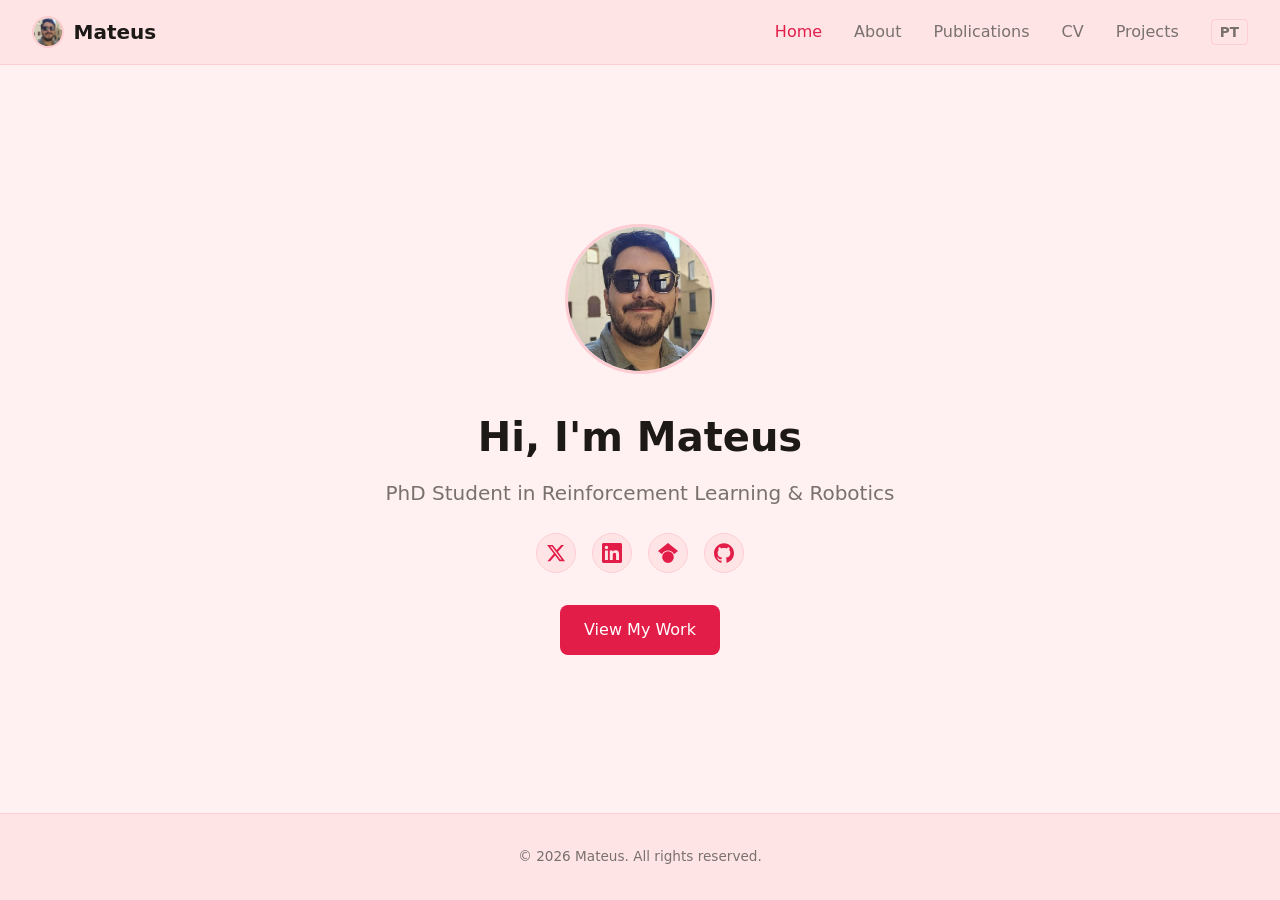
==== en/index.html @ 045c07b4 "Initial portfolio site: bilingual, CV, projects, publications" ====
<!DOCTYPE html>
<html lang="en">
<head>
  <meta charset="UTF-8">
  <meta name="viewport" content="width=device-width, initial-scale=1.0">
  <title>Mateus — Portfolio</title>
  <link rel="stylesheet" href="../css/style.css">
</head>
<body>
  <nav class="nav">
    <a href="index.html" class="nav__logo">
      <img src="../assets/images/avatar.jpg" alt="" class="nav__avatar">
      Mateus
    </a>
    <button class="nav__toggle" aria-label="Toggle navigation" aria-expanded="false">
      <span class="nav__toggle-bar"></span>
      <span class="nav__toggle-bar"></span>
      <span class="nav__toggle-bar"></span>
    </button>
    <ul class="nav__links">
      <li><a href="index.html" class="active">Home</a></li>
      <li><a href="pages/about.html">About</a></li>
      <li><a href="pages/publications.html">Publications</a></li>
      <li><a href="pages/cv.html">CV</a></li>
      <li><a href="pages/projects.html">Projects</a></li>
      <li class="nav__lang"><a href="../pt/index.html" title="Português">PT</a></li>
    </ul>
  </nav>

  <main class="hero">
    <div class="hero__content">
      <img src="../assets/images/avatar.jpg" alt="Profile photo" class="hero__photo">
      <h1>Hi, I'm Mateus</h1>
      <p class="hero__tagline">PhD Student in Reinforcement Learning &amp; Robotics</p>
      <div class="hero__socials">
        <a href="https://x.com/MateusGM" target="_blank" rel="noopener" aria-label="X (Twitter)">
          <svg viewBox="0 0 24 24" width="20" height="20" fill="currentColor"><path d="M18.244 2.25h3.308l-7.227 8.26 8.502 11.24H16.17l-5.214-6.817L4.99 21.75H1.68l7.73-8.835L1.254 2.25H8.08l4.713 6.231zm-1.161 17.52h1.833L7.084 4.126H5.117z"/></svg>
        </a>
        <a href="https://www.linkedin.com/in/mateusgmachado/" target="_blank" rel="noopener" aria-label="LinkedIn">
          <svg viewBox="0 0 24 24" width="20" height="20" fill="currentColor"><path d="M20.447 20.452h-3.554v-5.569c0-1.328-.027-3.037-1.852-3.037-1.853 0-2.136 1.445-2.136 2.939v5.667H9.351V9h3.414v1.561h.046c.477-.9 1.637-1.85 3.37-1.85 3.601 0 4.267 2.37 4.267 5.455v6.286zM5.337 7.433a2.062 2.062 0 01-2.063-2.065 2.064 2.064 0 112.063 2.065zm1.782 13.019H3.555V9h3.564v11.452zM22.225 0H1.771C.792 0 0 .774 0 1.729v20.542C0 23.227.792 24 1.771 24h20.451C23.2 24 24 23.227 24 22.271V1.729C24 .774 23.2 0 22.222 0h.003z"/></svg>
        </a>
        <a href="https://scholar.google.com.br/citations?user=6LQ3XhQAAAAJ&hl=pt-BR" target="_blank" rel="noopener" aria-label="Google Scholar">
          <svg viewBox="0 0 24 24" width="20" height="20" fill="currentColor"><path d="M12 24a7 7 0 110-14 7 7 0 010 14zm0-24L0 9.5l4.838 3.94A8 8 0 0112 9a8 8 0 017.162 4.44L24 9.5 12 0z"/></svg>
        </a>
        <a href="https://github.com/goncamateus" target="_blank" rel="noopener" aria-label="GitHub">
          <svg viewBox="0 0 24 24" width="20" height="20" fill="currentColor"><path d="M12 .297c-6.63 0-12 5.373-12 12 0 5.303 3.438 9.8 8.205 11.385.6.113.82-.258.82-.577 0-.285-.01-1.04-.015-2.04-3.338.724-4.042-1.61-4.042-1.61C4.422 18.07 3.633 17.7 3.633 17.7c-1.087-.744.084-.729.084-.729 1.205.084 1.838 1.236 1.838 1.236 1.07 1.835 2.809 1.305 3.495.998.108-.776.417-1.305.76-1.605-2.665-.3-5.466-1.332-5.466-5.93 0-1.31.465-2.38 1.235-3.22-.135-.303-.54-1.523.105-3.176 0 0 1.005-.322 3.3 1.23.96-.267 1.98-.399 3-.405 1.02.006 2.04.138 3 .405 2.28-1.552 3.285-1.23 3.285-1.23.645 1.653.24 2.873.12 3.176.765.84 1.23 1.91 1.23 3.22 0 4.61-2.805 5.625-5.475 5.92.42.36.81 1.096.81 2.22 0 1.606-.015 2.896-.015 3.286 0 .315.21.69.825.57C20.565 22.092 24 17.592 24 12.297c0-6.627-5.373-12-12-12"/></svg>
        </a>
      </div>
      <a href="pages/publications.html" class="btn">View My Work</a>
    </div>
  </main>

  <footer class="footer">
    <p>&copy; 2026 Mateus. All rights reserved.</p>
  </footer>

  <script src="../js/main.js"></script>
</body>
</html>
---- css/style.css ----
:root {
  --bg: #fff1f2;
  --bg-secondary: #ffe4e6;
  --text: #1c1917;
  --text-secondary: #78716c;
  --accent: #e11d48;
  --accent-hover: #be123c;
  --border: #fecdd3;
  --shadow: rgba(225, 29, 72, 0.1);
}

@media (prefers-color-scheme: dark) {
  :root {
    --bg: #1c1917;
    --bg-secondary: #292524;
    --text: #fafaf9;
    --text-secondary: #a8a29e;
    --accent: #f43f5e;
    --accent-hover: #e11d48;
    --border: #44403c;
    --shadow: rgba(244, 63, 94, 0.2);
  }
}

* {
  margin: 0;
  padding: 0;
  box-sizing: border-box;
}

body {
  font-family: system-ui, -apple-system, sans-serif;
  background: var(--bg);
  color: var(--text);
  line-height: 1.6;
  min-height: 100vh;
  display: flex;
  flex-direction: column;
}

/* Nav */
.nav {
  display: flex;
  align-items: center;
  justify-content: space-between;
  padding: 1rem 2rem;
  background: var(--bg-secondary);
  border-bottom: 1px solid var(--border);
  position: relative;
}

.nav__logo {
  display: flex;
  align-items: center;
  gap: 0.6rem;
  font-size: 1.25rem;
  font-weight: 700;
  color: var(--text);
  text-decoration: none;
}

.nav__avatar {
  width: 32px;
  height: 32px;
  border-radius: 50%;
  object-fit: cover;
  border: 2px solid var(--border);
}

.nav__links {
  display: flex;
  gap: 2rem;
  list-style: none;
}

.nav__links a {
  color: var(--text-secondary);
  text-decoration: none;
  font-weight: 500;
  transition: color 0.2s;
}

.nav__links a:hover,
.nav__links a.active {
  color: var(--accent);
}

.nav__lang a {
  color: var(--text-secondary);
  font-weight: 700;
  border: 1px solid var(--border);
  border-radius: 0.25rem;
  padding: 0.25rem 0.5rem;
  font-size: 0.85rem;
}

.nav__lang a:hover {
  border-color: var(--accent);
  color: var(--accent);
}

.nav__toggle {
  display: none;
  flex-direction: column;
  gap: 4px;
  background: none;
  border: none;
  cursor: pointer;
  padding: 0.5rem;
}

.nav__toggle-bar {
  width: 24px;
  height: 2px;
  background: var(--text);
  transition: 0.3s;
}

/* Main */
main {
  flex: 1;
  padding: 4rem 2rem;
}

/* Hero */
.hero {
  display: flex;
  align-items: center;
  justify-content: center;
  text-align: center;
}

.hero__content {
  max-width: 600px;
}

.hero__photo {
  width: 150px;
  height: 150px;
  border-radius: 50%;
  object-fit: cover;
  margin-bottom: 1.5rem;
  border: 3px solid var(--border);
}

.hero h1 {
  font-size: 2.5rem;
  margin-bottom: 0.5rem;
}

.hero__tagline {
  font-size: 1.25rem;
  color: var(--text-secondary);
  margin-bottom: 1.5rem;
}

.hero__socials {
  display: flex;
  gap: 1rem;
  justify-content: center;
  margin-bottom: 2rem;
}

.hero__socials a {
  display: flex;
  align-items: center;
  justify-content: center;
  width: 40px;
  height: 40px;
  border-radius: 50%;
  background: var(--bg-secondary);
  border: 1px solid var(--border);
  color: var(--accent);
  transition: color 0.2s, border-color 0.2s, background 0.2s;
}

.hero__socials a:hover {
  color: var(--accent-hover);
  border-color: var(--accent-hover);
  background: var(--bg);
}

/* Buttons */
.btn {
  display: inline-block;
  padding: 0.75rem 1.5rem;
  background: var(--accent);
  color: #fff;
  text-decoration: none;
  border-radius: 0.5rem;
  font-weight: 500;
  transition: background 0.2s;
}

.btn:hover {
  background: var(--accent-hover);
}

/* Project Grid */
.project-grid {
  display: grid;
  grid-template-columns: repeat(auto-fit, minmax(280px, 1fr));
  gap: 2rem;
  max-width: 1000px;
  margin: 0 auto;
}

.project-card {
  background: var(--bg-secondary);
  border: 1px solid var(--border);
  border-radius: 0.5rem;
  overflow: hidden;
  transition: box-shadow 0.2s;
}

.project-card:hover {
  box-shadow: 0 4px 12px var(--shadow);
}

.project-card img {
  width: 100%;
  height: 160px;
  object-fit: cover;
}

.project-card__content {
  padding: 1.5rem;
}

.project-card h3 {
  margin-bottom: 0.5rem;
}

.project-card p {
  color: var(--text-secondary);
  font-size: 0.9rem;
  margin-bottom: 1rem;
}

.project-card .btn {
  font-size: 0.85rem;
  padding: 0.5rem 1rem;
}

/* About */
.about {
  max-width: 700px;
  margin: 0 auto;
}

.about__photo {
  width: 200px;
  height: 200px;
  border-radius: 50%;
  object-fit: cover;
  margin-bottom: 2rem;
  border: 3px solid var(--border);
}

.about h1 {
  font-size: 2rem;
  margin-bottom: 1.5rem;
}

.about h2 {
  font-size: 1.35rem;
  margin-top: 2rem;
  margin-bottom: 0.75rem;
  color: var(--text);
}

.about p {
  margin-bottom: 1rem;
  color: var(--text-secondary);
}

.about a {
  color: var(--accent);
  text-decoration: none;
}

.about a:hover {
  text-decoration: underline;
}

.contact-list {
  list-style: none;
  padding: 0;
  display: flex;
  flex-direction: column;
  gap: 0.75rem;
}

.contact-list li {
  display: flex;
  align-items: center;
  gap: 0.75rem;
  color: var(--text-secondary);
}

.contact-list svg {
  color: var(--accent);
  flex-shrink: 0;
}

/* Page title */
.page-title {
  font-size: 2rem;
  margin-bottom: 2rem;
  text-align: center;
}

/* Publication list */
.pub-list {
  max-width: 800px;
  margin: 0 auto;
  display: flex;
  flex-direction: column;
  gap: 2rem;
}

.pub-card {
  display: flex;
  gap: 1.5rem;
  background: var(--bg-secondary);
  border: 1px solid var(--border);
  border-radius: 0.5rem;
  overflow: hidden;
  transition: box-shadow 0.2s;
}

.pub-card:hover {
  box-shadow: 0 4px 12px var(--shadow);
}

.pub-card__img {
  width: 160px;
  min-height: 100%;
  object-fit: cover;
  flex-shrink: 0;
}

.pub-card__content {
  padding: 1.5rem;
  flex: 1;
}

.pub-card__content h3 {
  margin-bottom: 0.25rem;
}

.pub-card__venue {
  font-size: 0.85rem;
  color: var(--accent);
  font-weight: 500;
  margin-bottom: 0.75rem;
}

.pub-card__content p {
  color: var(--text-secondary);
  font-size: 0.9rem;
  margin-bottom: 1rem;
  line-height: 1.5;
}

.btn--sm {
  font-size: 0.85rem;
  padding: 0.5rem 1rem;
}

/* Mobile pub cards */
@media (max-width: 768px) {
  .pub-card {
    flex-direction: column;
  }

  .pub-card__img {
    width: 100%;
    height: 160px;
  }
}

/* Footer */
.footer {
  text-align: center;
  padding: 2rem;
  background: var(--bg-secondary);
  border-top: 1px solid var(--border);
  color: var(--text-secondary);
  font-size: 0.85rem;
}

/* Mobile */
@media (max-width: 768px) {
  .nav__toggle {
    display: flex;
  }

  .nav__links {
    display: none;
    flex-direction: column;
    position: absolute;
    top: 100%;
    left: 0;
    right: 0;
    background: var(--bg-secondary);
    padding: 1rem 2rem;
    gap: 1rem;
    border-bottom: 1px solid var(--border);
  }

  .nav__links.active {
    display: flex;
  }

  .hero h1 {
    font-size: 1.75rem;
  }
}

/* CV Page */
.cv {
  max-width: 700px;
  margin: 0 auto;
}

.cv h1 {
  font-size: 2rem;
  margin-bottom: 1.5rem;
}

.cv__download {
  margin-bottom: 2rem;
}

.btn--download {
  display: inline-flex;
  align-items: center;
  gap: 0.5rem;
}

.cv__section {
  margin-bottom: 2.5rem;
}

.cv__section h2 {
  font-size: 1.35rem;
  margin-bottom: 1rem;
  color: var(--text);
  border-bottom: 1px solid var(--border);
  padding-bottom: 0.5rem;
}

.cv__item {
  margin-bottom: 1.5rem;
}

.cv__item h3 {
  font-size: 1.15rem;
  margin-bottom: 0.25rem;
  color: var(--accent);
  font-weight: 700;
}

.cv__meta {
  font-size: 0.9rem;
  color: var(--text-secondary);
  margin-bottom: 0.5rem;
}

.cv__item ul {
  list-style: disc;
  padding-left: 1.25rem;
  color: var(--text-secondary);
}

.cv__item ul li {
  margin-bottom: 0.35rem;
}

.cv__skills p {
  margin-bottom: 0.75rem;
  color: var(--text-secondary);
}

.cv__section > ul {
  list-style: disc;
  padding-left: 1.25rem;
  color: var(--text-secondary);
}

.cv__section > ul li {
  margin-bottom: 0.5rem;
}
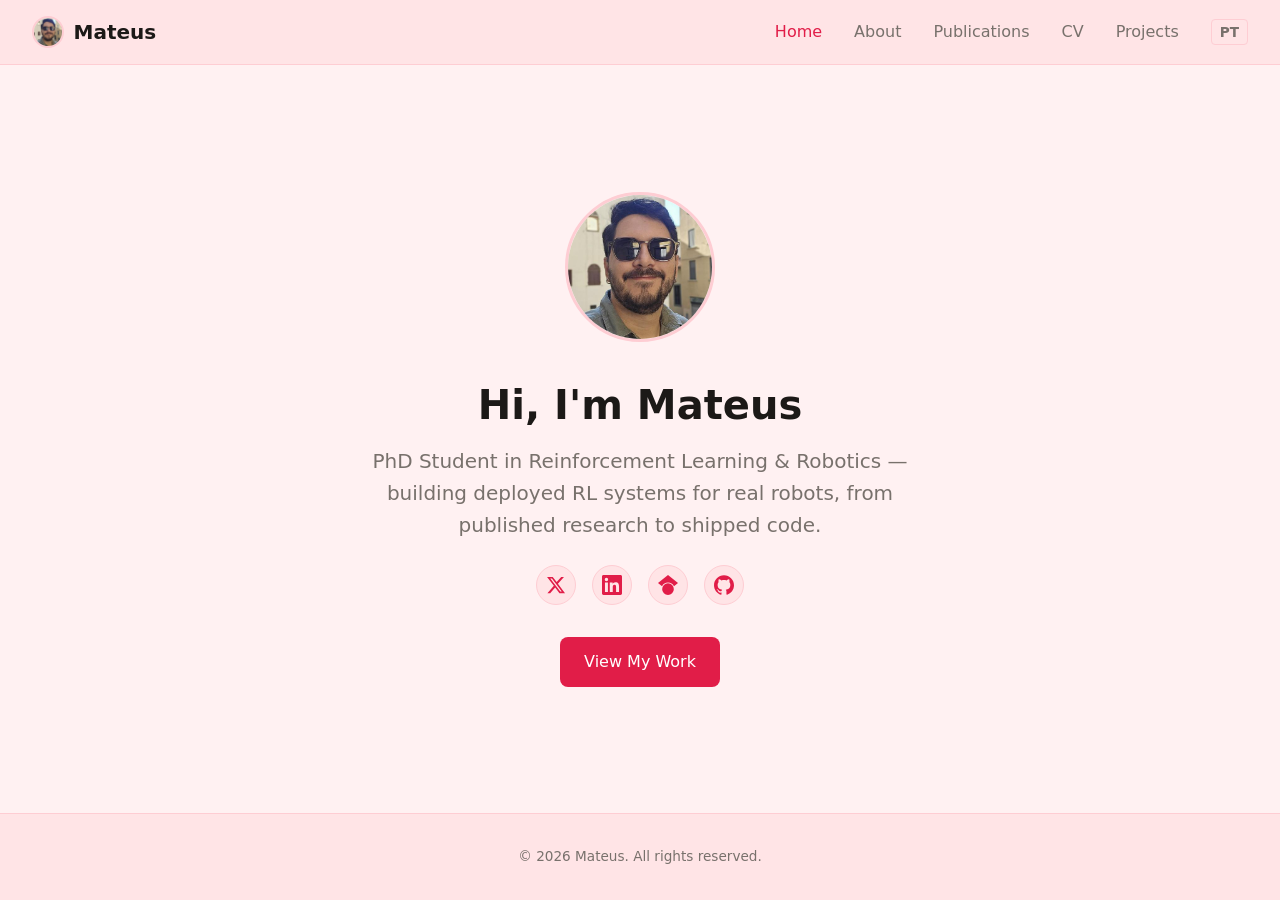
==== commit 53c41deb: "feat(agents): Add documentation for agent skills, issue tracking, and triage labels; update personal" ====
--- a/en/index.html
+++ b/en/index.html
@@ -31,7 +31,7 @@
     <div class="hero__content">
       <img src="../assets/images/avatar.jpg" alt="Profile photo" class="hero__photo">
       <h1>Hi, I'm Mateus</h1>
-      <p class="hero__tagline">PhD Student in Reinforcement Learning &amp; Robotics</p>
+      <p class="hero__tagline">PhD Student in Reinforcement Learning &amp; Robotics — building deployed RL systems for real robots, from published research to shipped code.</p>
       <div class="hero__socials">
         <a href="https://x.com/MateusGM" target="_blank" rel="noopener" aria-label="X (Twitter)">
           <svg viewBox="0 0 24 24" width="20" height="20" fill="currentColor"><path d="M18.244 2.25h3.308l-7.227 8.26 8.502 11.24H16.17l-5.214-6.817L4.99 21.75H1.68l7.73-8.835L1.254 2.25H8.08l4.713 6.231zm-1.161 17.52h1.833L7.084 4.126H5.117z"/></svg>
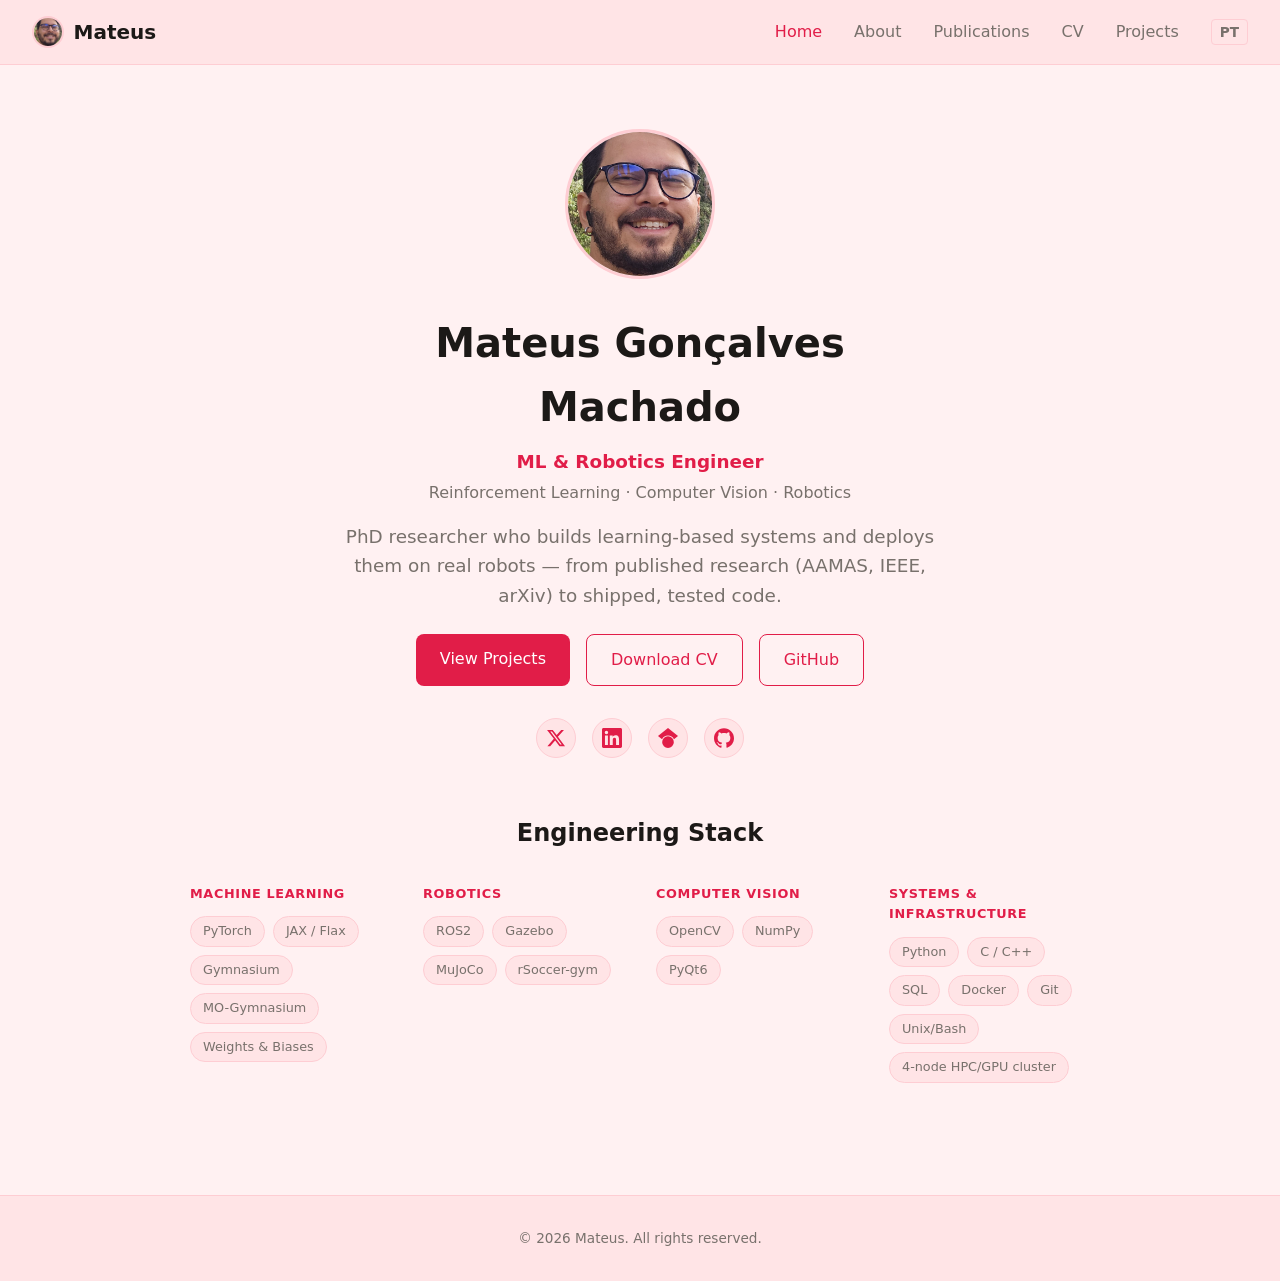
==== commit e353f3d8: "feat(portfolio): Update portfolio layout and content; add flagship projects section" ====
--- a/en/index.html
+++ b/en/index.html
@@ -27,27 +27,80 @@
     </ul>
   </nav>
 
-  <main class="hero">
-    <div class="hero__content">
-      <img src="../assets/images/avatar.jpg" alt="Profile photo" class="hero__photo">
-      <h1>Hi, I'm Mateus</h1>
-      <p class="hero__tagline">PhD Student in Reinforcement Learning &amp; Robotics — building deployed RL systems for real robots, from published research to shipped code.</p>
-      <div class="hero__socials">
-        <a href="https://x.com/MateusGM" target="_blank" rel="noopener" aria-label="X (Twitter)">
-          <svg viewBox="0 0 24 24" width="20" height="20" fill="currentColor"><path d="M18.244 2.25h3.308l-7.227 8.26 8.502 11.24H16.17l-5.214-6.817L4.99 21.75H1.68l7.73-8.835L1.254 2.25H8.08l4.713 6.231zm-1.161 17.52h1.833L7.084 4.126H5.117z"/></svg>
-        </a>
-        <a href="https://www.linkedin.com/in/mateusgmachado/" target="_blank" rel="noopener" aria-label="LinkedIn">
-          <svg viewBox="0 0 24 24" width="20" height="20" fill="currentColor"><path d="M20.447 20.452h-3.554v-5.569c0-1.328-.027-3.037-1.852-3.037-1.853 0-2.136 1.445-2.136 2.939v5.667H9.351V9h3.414v1.561h.046c.477-.9 1.637-1.85 3.37-1.85 3.601 0 4.267 2.37 4.267 5.455v6.286zM5.337 7.433a2.062 2.062 0 01-2.063-2.065 2.064 2.064 0 112.063 2.065zm1.782 13.019H3.555V9h3.564v11.452zM22.225 0H1.771C.792 0 0 .774 0 1.729v20.542C0 23.227.792 24 1.771 24h20.451C23.2 24 24 23.227 24 22.271V1.729C24 .774 23.2 0 22.222 0h.003z"/></svg>
-        </a>
-        <a href="https://scholar.google.com.br/citations?user=6LQ3XhQAAAAJ&hl=pt-BR" target="_blank" rel="noopener" aria-label="Google Scholar">
-          <svg viewBox="0 0 24 24" width="20" height="20" fill="currentColor"><path d="M12 24a7 7 0 110-14 7 7 0 010 14zm0-24L0 9.5l4.838 3.94A8 8 0 0112 9a8 8 0 017.162 4.44L24 9.5 12 0z"/></svg>
-        </a>
-        <a href="https://github.com/goncamateus" target="_blank" rel="noopener" aria-label="GitHub">
-          <svg viewBox="0 0 24 24" width="20" height="20" fill="currentColor"><path d="M12 .297c-6.63 0-12 5.373-12 12 0 5.303 3.438 9.8 8.205 11.385.6.113.82-.258.82-.577 0-.285-.01-1.04-.015-2.04-3.338.724-4.042-1.61-4.042-1.61C4.422 18.07 3.633 17.7 3.633 17.7c-1.087-.744.084-.729.084-.729 1.205.084 1.838 1.236 1.838 1.236 1.07 1.835 2.809 1.305 3.495.998.108-.776.417-1.305.76-1.605-2.665-.3-5.466-1.332-5.466-5.93 0-1.31.465-2.38 1.235-3.22-.135-.303-.54-1.523.105-3.176 0 0 1.005-.322 3.3 1.23.96-.267 1.98-.399 3-.405 1.02.006 2.04.138 3 .405 2.28-1.552 3.285-1.23 3.285-1.23.645 1.653.24 2.873.12 3.176.765.84 1.23 1.91 1.23 3.22 0 4.61-2.805 5.625-5.475 5.92.42.36.81 1.096.81 2.22 0 1.606-.015 2.896-.015 3.286 0 .315.21.69.825.57C20.565 22.092 24 17.592 24 12.297c0-6.627-5.373-12-12-12"/></svg>
-        </a>
+  <main>
+    <section class="hero">
+      <div class="hero__content">
+        <img src="../assets/images/avatar.jpg" alt="Profile photo" class="hero__photo">
+        <h1>Mateus Gonçalves Machado</h1>
+        <p class="hero__role">ML &amp; Robotics Engineer</p>
+        <p class="hero__skills">Reinforcement Learning · Computer Vision · Robotics</p>
+        <p class="hero__tagline">PhD researcher who builds learning-based systems and deploys them on real robots — from published research (AAMAS, IEEE, arXiv) to shipped, tested code.</p>
+        <div class="hero__cta">
+          <a href="pages/projects.html" class="btn">View Projects</a>
+          <a href="pages/cv.html" class="btn btn--outline">Download CV</a>
+          <a href="https://github.com/goncamateus" target="_blank" rel="noopener" class="btn btn--outline">GitHub</a>
+        </div>
+        <div class="hero__socials">
+          <a href="https://x.com/MateusGM" target="_blank" rel="noopener" aria-label="X (Twitter)">
+            <svg viewBox="0 0 24 24" width="20" height="20" fill="currentColor"><path d="M18.244 2.25h3.308l-7.227 8.26 8.502 11.24H16.17l-5.214-6.817L4.99 21.75H1.68l7.73-8.835L1.254 2.25H8.08l4.713 6.231zm-1.161 17.52h1.833L7.084 4.126H5.117z"/></svg>
+          </a>
+          <a href="https://www.linkedin.com/in/mateusgmachado/" target="_blank" rel="noopener" aria-label="LinkedIn">
+            <svg viewBox="0 0 24 24" width="20" height="20" fill="currentColor"><path d="M20.447 20.452h-3.554v-5.569c0-1.328-.027-3.037-1.852-3.037-1.853 0-2.136 1.445-2.136 2.939v5.667H9.351V9h3.414v1.561h.046c.477-.9 1.637-1.85 3.37-1.85 3.601 0 4.267 2.37 4.267 5.455v6.286zM5.337 7.433a2.062 2.062 0 01-2.063-2.065 2.064 2.064 0 112.063 2.065zm1.782 13.019H3.555V9h3.564v11.452zM22.225 0H1.771C.792 0 0 .774 0 1.729v20.542C0 23.227.792 24 1.771 24h20.451C23.2 24 24 23.227 24 22.271V1.729C24 .774 23.2 0 22.222 0h.003z"/></svg>
+          </a>
+          <a href="https://scholar.google.com.br/citations?user=6LQ3XhQAAAAJ&hl=pt-BR" target="_blank" rel="noopener" aria-label="Google Scholar">
+            <svg viewBox="0 0 24 24" width="20" height="20" fill="currentColor"><path d="M12 24a7 7 0 110-14 7 7 0 010 14zm0-24L0 9.5l4.838 3.94A8 8 0 0112 9a8 8 0 017.162 4.44L24 9.5 12 0z"/></svg>
+          </a>
+          <a href="https://github.com/goncamateus" target="_blank" rel="noopener" aria-label="GitHub">
+            <svg viewBox="0 0 24 24" width="20" height="20" fill="currentColor"><path d="M12 .297c-6.63 0-12 5.373-12 12 0 5.303 3.438 9.8 8.205 11.385.6.113.82-.258.82-.577 0-.285-.01-1.04-.015-2.04-3.338.724-4.042-1.61-4.042-1.61C4.422 18.07 3.633 17.7 3.633 17.7c-1.087-.744.084-.729.084-.729 1.205.084 1.838 1.236 1.838 1.236 1.07 1.835 2.809 1.305 3.495.998.108-.776.417-1.305.76-1.605-2.665-.3-5.466-1.332-5.466-5.93 0-1.31.465-2.38 1.235-3.22-.135-.303-.54-1.523.105-3.176 0 0 1.005-.322 3.3 1.23.96-.267 1.98-.399 3-.405 1.02.006 2.04.138 3 .405 2.28-1.552 3.285-1.23 3.285-1.23.645 1.653.24 2.873.12 3.176.765.84 1.23 1.91 1.23 3.22 0 4.61-2.805 5.625-5.475 5.92.42.36.81 1.096.81 2.22 0 1.606-.015 2.896-.015 3.286 0 .315.21.69.825.57C20.565 22.092 24 17.592 24 12.297c0-6.627-5.373-12-12-12"/></svg>
+          </a>
+        </div>
       </div>
-      <a href="pages/publications.html" class="btn">View My Work</a>
-    </div>
+    </section>
+
+    <section class="stack-section">
+      <h2>Engineering Stack</h2>
+      <div class="stack-grid">
+        <div class="stack-group">
+          <h3>Machine Learning</h3>
+          <div class="tag-list">
+            <span class="tag">PyTorch</span>
+            <span class="tag">JAX / Flax</span>
+            <span class="tag">Gymnasium</span>
+            <span class="tag">MO-Gymnasium</span>
+            <span class="tag">Weights &amp; Biases</span>
+          </div>
+        </div>
+        <div class="stack-group">
+          <h3>Robotics</h3>
+          <div class="tag-list">
+            <span class="tag">ROS2</span>
+            <span class="tag">Gazebo</span>
+            <span class="tag">MuJoCo</span>
+            <span class="tag">rSoccer-gym</span>
+          </div>
+        </div>
+        <div class="stack-group">
+          <h3>Computer Vision</h3>
+          <div class="tag-list">
+            <span class="tag">OpenCV</span>
+            <span class="tag">NumPy</span>
+            <span class="tag">PyQt6</span>
+          </div>
+        </div>
+        <div class="stack-group">
+          <h3>Systems &amp; Infrastructure</h3>
+          <div class="tag-list">
+            <span class="tag">Python</span>
+            <span class="tag">C / C++</span>
+            <span class="tag">SQL</span>
+            <span class="tag">Docker</span>
+            <span class="tag">Git</span>
+            <span class="tag">Unix/Bash</span>
+            <span class="tag">4-node HPC/GPU cluster</span>
+          </div>
+        </div>
+      </div>
+    </section>
   </main>
 
   <footer class="footer">
--- a/css/style.css
+++ b/css/style.css
@@ -128,6 +128,7 @@
   align-items: center;
   justify-content: center;
   text-align: center;
+  padding-bottom: 3rem;
 }
 
 .hero__content {
@@ -148,17 +149,38 @@
   margin-bottom: 0.5rem;
 }
 
+.hero__role {
+  font-size: 1.15rem;
+  font-weight: 700;
+  color: var(--accent);
+  margin-bottom: 0.25rem;
+}
+
+.hero__skills {
+  font-size: 1rem;
+  color: var(--text-secondary);
+  margin-bottom: 1rem;
+}
+
 .hero__tagline {
-  font-size: 1.25rem;
+  font-size: 1.15rem;
   color: var(--text-secondary);
   margin-bottom: 1.5rem;
 }
 
-.hero__socials {
+.hero__cta {
   display: flex;
   gap: 1rem;
   justify-content: center;
+  flex-wrap: wrap;
   margin-bottom: 2rem;
+}
+
+.hero__socials {
+  display: flex;
+  gap: 1rem;
+  justify-content: center;
+  margin-bottom: 0.5rem;
 }
 
 .hero__socials a {
@@ -196,6 +218,137 @@
   background: var(--accent-hover);
 }
 
+.btn--outline {
+  background: transparent;
+  color: var(--accent);
+  border: 1.5px solid var(--accent);
+}
+
+.btn--outline:hover {
+  background: var(--accent);
+  color: #fff;
+}
+
+/* Engineering Stack */
+.stack-section {
+  max-width: 900px;
+  margin: 0 auto 3rem;
+}
+
+.stack-section h2 {
+  text-align: center;
+  font-size: 1.5rem;
+  margin-bottom: 2rem;
+}
+
+.stack-grid {
+  display: grid;
+  grid-template-columns: repeat(auto-fit, minmax(200px, 1fr));
+  gap: 2rem;
+}
+
+.stack-group h3 {
+  font-size: 0.8rem;
+  text-transform: uppercase;
+  letter-spacing: 0.05em;
+  color: var(--accent);
+  margin-bottom: 0.75rem;
+}
+
+.tag-list {
+  display: flex;
+  flex-wrap: wrap;
+  gap: 0.5rem;
+}
+
+.tag {
+  background: var(--bg-secondary);
+  border: 1px solid var(--border);
+  border-radius: 999px;
+  padding: 0.25rem 0.75rem;
+  font-size: 0.8rem;
+  color: var(--text-secondary);
+}
+
+/* Flagship Projects */
+.flagship-section {
+  max-width: 900px;
+  margin: 0 auto 4rem;
+}
+
+.section-subtitle {
+  text-align: center;
+  color: var(--text-secondary);
+  margin-top: -1.5rem;
+  margin-bottom: 2.5rem;
+}
+
+.flagship-grid {
+  display: flex;
+  flex-direction: column;
+  gap: 2rem;
+}
+
+.flagship-card {
+  background: var(--bg-secondary);
+  border: 1px solid var(--border);
+  border-radius: 0.75rem;
+  padding: 2rem;
+}
+
+.flagship-card__header {
+  display: flex;
+  justify-content: space-between;
+  align-items: baseline;
+  flex-wrap: wrap;
+  gap: 0.5rem 1rem;
+  margin-bottom: 0.75rem;
+}
+
+.flagship-card h3 {
+  font-size: 1.35rem;
+}
+
+.flagship-card__venue {
+  font-size: 0.85rem;
+  color: var(--accent);
+  font-weight: 600;
+  white-space: nowrap;
+}
+
+.flagship-card__section {
+  margin-top: 1.1rem;
+}
+
+.flagship-card__section h4 {
+  font-size: 0.78rem;
+  text-transform: uppercase;
+  letter-spacing: 0.06em;
+  color: var(--text-secondary);
+  margin-bottom: 0.4rem;
+}
+
+.flagship-card__section p,
+.flagship-card__section ul {
+  color: var(--text);
+  font-size: 0.95rem;
+}
+
+.flagship-card__section ul {
+  padding-left: 1.25rem;
+}
+
+.flagship-card__section li {
+  margin-bottom: 0.3rem;
+}
+
+.flagship-card__links {
+  margin-top: 1.5rem;
+  display: flex;
+  gap: 0.75rem;
+  flex-wrap: wrap;
+}
+
 /* Project Grid */
 .project-grid {
   display: grid;
@@ -308,6 +461,13 @@
   font-size: 2rem;
   margin-bottom: 2rem;
   text-align: center;
+}
+
+.section-title {
+  font-size: 1.5rem;
+  margin: 3rem auto 2rem;
+  text-align: center;
+  max-width: 900px;
 }
 
 /* Publication list */
